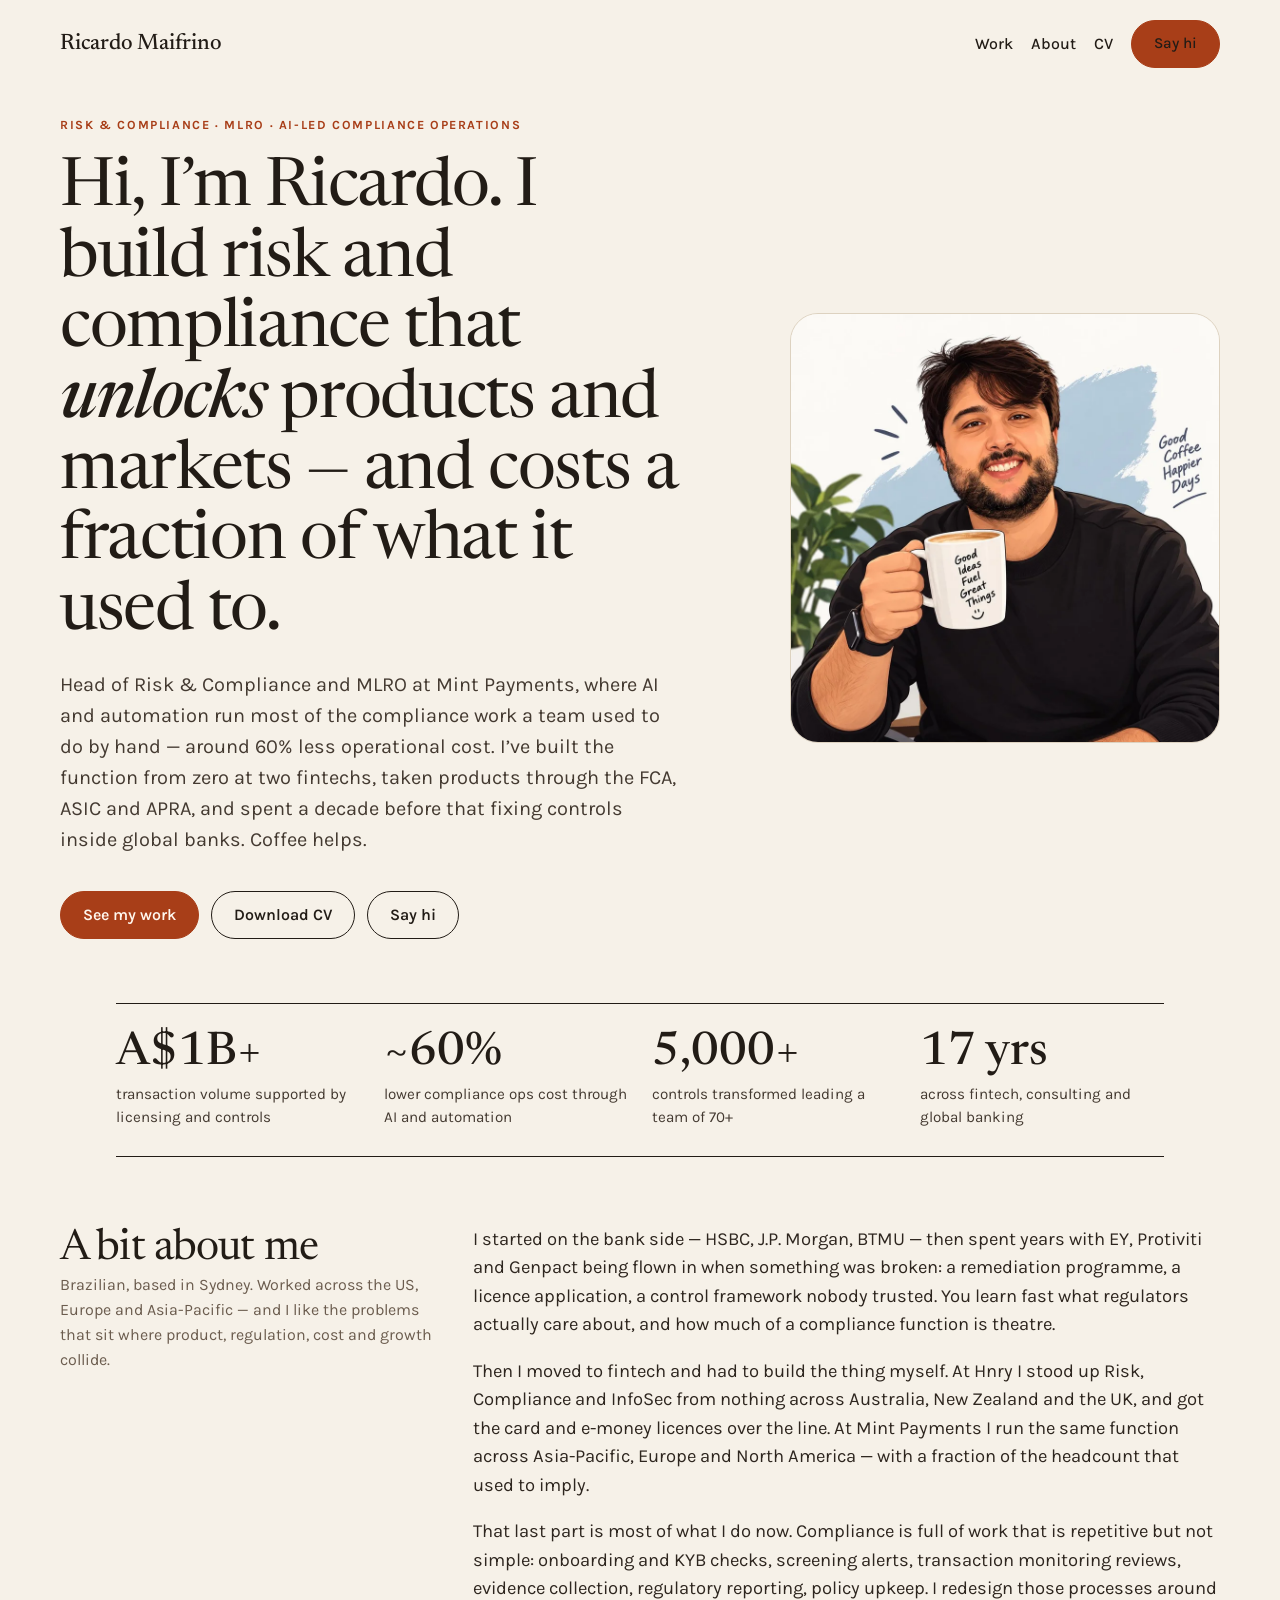
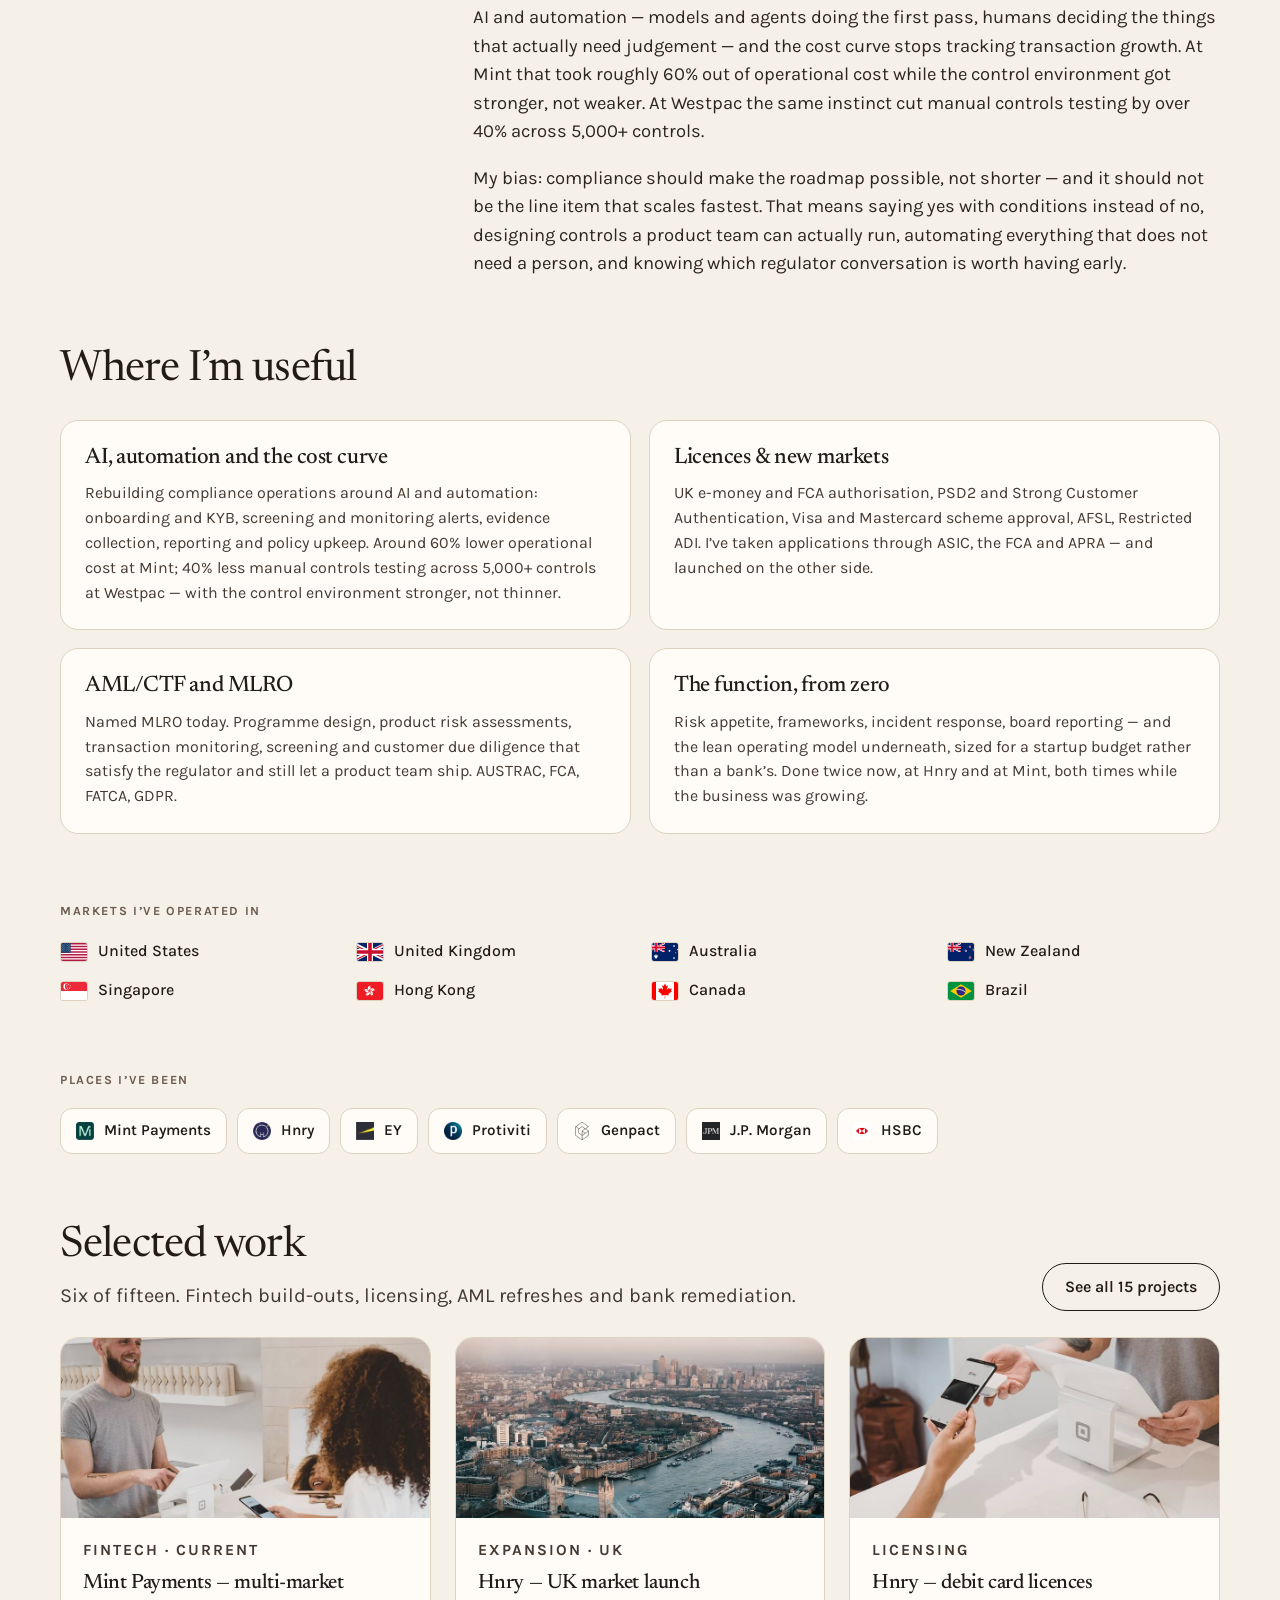
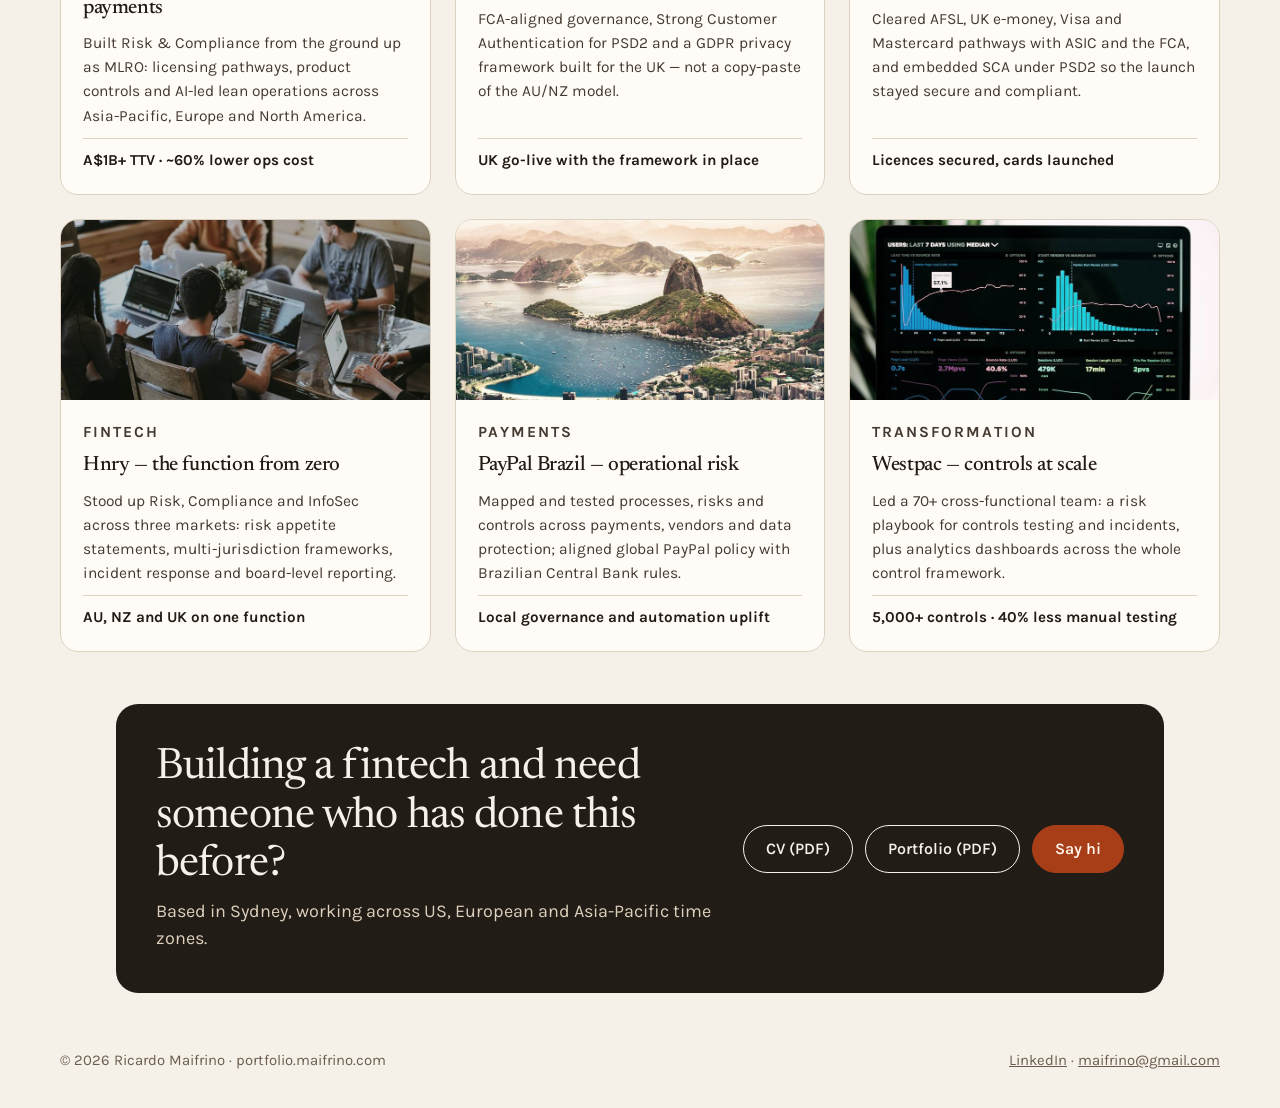
==== index.html @ 0991c1f0 "Portfolio site: two pages, assets and downloadable CV Static site for portfolio.maifrino.com — index" ====
<!doctype html>
<html lang="en">
<head>
<meta charset="utf-8">
<meta name="viewport" content="width=device-width, initial-scale=1">
<title>Ricardo Maifrino — Risk &amp; Compliance for fintech and payments</title>
<meta name="description" content="Risk and compliance leader for fintechs and payments businesses: licences, AML/CTF and MLRO, and compliance operations run on AI and automation at a fraction of the usual cost.">
<meta name="author" content="Ricardo Maifrino">
<link rel="canonical" href="https://portfolio.maifrino.com/">
<meta property="og:type" content="website">
<meta property="og:title" content="Ricardo Maifrino — Risk &amp; Compliance for fintech and payments">
<meta property="og:description" content="Licences, AML/CTF and MLRO, and compliance operations run on AI and automation. 15 projects across AU, NZ, UK, US and Brazil.">
<meta property="og:url" content="https://portfolio.maifrino.com/">
<meta property="og:image" content="https://portfolio.maifrino.com/assets/hero-photo.jpg">
<meta name="twitter:card" content="summary_large_image">
<link rel="preconnect" href="https://fonts.googleapis.com">
<link rel="preconnect" href="https://fonts.gstatic.com" crossorigin>
<link href="https://fonts.googleapis.com/css2?family=Newsreader:ital,opsz,wght@0,6..72,400;0,6..72,500;1,6..72,400;1,6..72,500&family=Karla:wght@400;500;600;700&display=swap" rel="stylesheet">
<link rel="stylesheet" href="styles.css">
</head>
<body>

<header class="wrap site-head">
  <a class="brand" href="index.html">Ricardo Maifrino</a>
  <nav class="nav" aria-label="Main">
    <a href="work.html">Work</a>
    <a href="#about">About</a>
    <a href="files/Ricardo-Maifrino-CV.pdf">CV</a>
    <a class="btn btn-primary" href="mailto:maifrino@gmail.com">Say hi</a>
  </nav>
</header>

<main>

  <section class="wrap hero">
    <div class="hero-text">
      <p class="eyebrow">Risk &amp; Compliance · MLRO · AI-led compliance operations</p>
      <h1>Hi, I’m Ricardo. I build risk and compliance that <em>unlocks</em> products and markets — and costs a fraction of what it used to.</h1>
      <p class="lede">Head of Risk &amp; Compliance and MLRO at Mint Payments, where AI and automation run most of the compliance work a team used to do by hand — around 60% less operational cost. I’ve built the function from zero at two fintechs, taken products through the FCA, ASIC and APRA, and spent a decade before that fixing controls inside global banks. Coffee helps.</p>
      <div class="actions">
        <a class="btn btn-primary" href="work.html">See my work</a>
        <a class="btn" href="files/Ricardo-Maifrino-CV.pdf">Download CV</a>
        <a class="btn" href="mailto:maifrino@gmail.com">Say hi</a>
      </div>
    </div>
    <img class="hero-photo" src="assets/hero-photo.webp" alt="Illustration of Ricardo holding a coffee mug" width="430" height="430">
  </section>

  <section class="wrap">
    <div class="stats">
      <div>
        <div class="stat-n">A$1B+</div>
        <div class="stat-l">transaction volume supported by licensing and controls</div>
      </div>
      <div>
        <div class="stat-n">~60%</div>
        <div class="stat-l">lower compliance ops cost through AI and automation</div>
      </div>
      <div>
        <div class="stat-n">5,000+</div>
        <div class="stat-l">controls transformed leading a team of 70+</div>
      </div>
      <div>
        <div class="stat-n">17 yrs</div>
        <div class="stat-l">across fintech, consulting and global banking</div>
      </div>
    </div>
  </section>

  <section class="wrap section about" id="about">
    <div>
      <h2>A bit about me</h2>
      <p class="about-note">Brazilian, based in Sydney. Worked across the US, Europe and Asia-Pacific — and I like the problems that sit where product, regulation, cost and growth collide.</p>
    </div>
    <div class="about-body">
      <p>I started on the bank side — HSBC, J.P. Morgan, BTMU — then spent years with EY, Protiviti and Genpact being flown in when something was broken: a remediation programme, a licence application, a control framework nobody trusted. You learn fast what regulators actually care about, and how much of a compliance function is theatre.</p>
      <p>Then I moved to fintech and had to build the thing myself. At Hnry I stood up Risk, Compliance and InfoSec from nothing across Australia, New Zealand and the UK, and got the card and e-money licences over the line. At Mint Payments I run the same function across Asia-Pacific, Europe and North America — with a fraction of the headcount that used to imply.</p>
      <p>That last part is most of what I do now. Compliance is full of work that is repetitive but not simple: onboarding and KYB checks, screening alerts, transaction monitoring reviews, evidence collection, regulatory reporting, policy upkeep. I redesign those processes around AI and automation — models and agents doing the first pass, humans deciding the things that actually need judgement — and the cost curve stops tracking transaction growth. At Mint that took roughly 60% out of operational cost while the control environment got stronger, not weaker. At Westpac the same instinct cut manual controls testing by over 40% across 5,000+ controls.</p>
      <p>My bias: compliance should make the roadmap possible, not shorter — and it should not be the line item that scales fastest. That means saying yes with conditions instead of no, designing controls a product team can actually run, automating everything that does not need a person, and knowing which regulator conversation is worth having early.</p>
    </div>
  </section>

  <section class="wrap section">
    <div class="section-head"><h2>Where I’m useful</h2></div>
    <div class="pillars">
      <article class="pillar">
        <h3>AI, automation and the cost curve</h3>
        <p>Rebuilding compliance operations around AI and automation: onboarding and KYB, screening and monitoring alerts, evidence collection, reporting and policy upkeep. Around 60% lower operational cost at Mint; 40% less manual controls testing across 5,000+ controls at Westpac — with the control environment stronger, not thinner.</p>
      </article>
      <article class="pillar">
        <h3>Licences &amp; new markets</h3>
        <p>UK e-money and FCA authorisation, PSD2 and Strong Customer Authentication, Visa and Mastercard scheme approval, AFSL, Restricted ADI. I’ve taken applications through ASIC, the FCA and APRA — and launched on the other side.</p>
      </article>
      <article class="pillar">
        <h3>AML/CTF and MLRO</h3>
        <p>Named MLRO today. Programme design, product risk assessments, transaction monitoring, screening and customer due diligence that satisfy the regulator and still let a product team ship. AUSTRAC, FCA, FATCA, GDPR.</p>
      </article>
      <article class="pillar">
        <h3>The function, from zero</h3>
        <p>Risk appetite, frameworks, incident response, board reporting — and the lean operating model underneath, sized for a startup budget rather than a bank’s. Done twice now, at Hnry and at Mint, both times while the business was growing.</p>
      </article>
    </div>
  </section>

  <section class="wrap section">
    <p class="eyebrow eyebrow-muted">Markets I’ve operated in</p>
    <ul class="flags" style="margin-top:18px">
      <li><img src="assets/flags/us.svg" alt="" width="28" height="20"><span>United States</span></li>
      <li><img src="assets/flags/gb.svg" alt="" width="28" height="20"><span>United Kingdom</span></li>
      <li><img src="assets/flags/au.svg" alt="" width="28" height="20"><span>Australia</span></li>
      <li><img src="assets/flags/nz.svg" alt="" width="28" height="20"><span>New Zealand</span></li>
      <li><img src="assets/flags/sg.svg" alt="" width="28" height="20"><span>Singapore</span></li>
      <li><img src="assets/flags/hk.svg" alt="" width="28" height="20"><span>Hong Kong</span></li>
      <li><img src="assets/flags/ca.svg" alt="" width="28" height="20"><span>Canada</span></li>
      <li><img src="assets/flags/br.svg" alt="" width="28" height="20"><span>Brazil</span></li>
    </ul>
  </section>

  <section class="wrap section">
    <p class="eyebrow eyebrow-muted">Places I’ve been</p>
    <ul class="logos" style="margin-top:18px">
      <li><img src="assets/logos/mint.png" alt=""><span>Mint Payments</span></li>
      <li><img src="assets/logos/hnry.png" alt=""><span>Hnry</span></li>
      <li><img src="assets/logos/ey.png" alt=""><span>EY</span></li>
      <li><img src="assets/logos/protiviti.png" alt=""><span>Protiviti</span></li>
      <li><img src="assets/logos/genpact.png" alt=""><span>Genpact</span></li>
      <li><img src="assets/logos/jpmorgan.png" alt=""><span>J.P. Morgan</span></li>
      <li><img src="assets/logos/hsbc.png" alt=""><span>HSBC</span></li>
    </ul>
  </section>

  <section class="wrap section">
    <div class="section-head row">
      <div>
        <h2>Selected work</h2>
        <p class="lede" style="margin-top:10px">Six of fifteen. Fintech build-outs, licensing, AML refreshes and bank remediation.</p>
      </div>
      <a class="btn" href="work.html">See all 15 projects</a>
    </div>
    <div class="cards three">

      <a class="card" href="work.html#mint-payments-multi-market-payments">
        <img src="assets/work/mint.jpg" alt="" loading="lazy">
        <div class="card-body">
          <p class="eyebrow">Fintech · current</p>
          <h3>Mint Payments — multi-market payments</h3>
          <p>Built Risk &amp; Compliance from the ground up as MLRO: licensing pathways, product controls and AI-led lean operations across Asia-Pacific, Europe and North America.</p>
          <div class="card-result">A$1B+ TTV · ~60% lower ops cost</div>
        </div>
      </a>

      <a class="card" href="work.html#hnry-uk-market-launch">
        <img src="assets/work/hnry-uk.jpg" alt="" loading="lazy">
        <div class="card-body">
          <p class="eyebrow">Expansion · UK</p>
          <h3>Hnry — UK market launch</h3>
          <p>FCA-aligned governance, Strong Customer Authentication for PSD2 and a GDPR privacy framework built for the UK — not a copy-paste of the AU/NZ model.</p>
          <div class="card-result">UK go-live with the framework in place</div>
        </div>
      </a>

      <a class="card" href="work.html#hnry-debit-card-licences">
        <img src="assets/work/hnry-cards.jpg" alt="" loading="lazy">
        <div class="card-body">
          <p class="eyebrow">Licensing</p>
          <h3>Hnry — debit card licences</h3>
          <p>Cleared AFSL, UK e-money, Visa and Mastercard pathways with ASIC and the FCA, and embedded SCA under PSD2 so the launch stayed secure and compliant.</p>
          <div class="card-result">Licences secured, cards launched</div>
        </div>
      </a>

      <a class="card" href="work.html#hnry-risk-compliance-from-zero">
        <img src="assets/work/hnry-dept.jpg" alt="" loading="lazy">
        <div class="card-body">
          <p class="eyebrow">Fintech</p>
          <h3>Hnry — the function from zero</h3>
          <p>Stood up Risk, Compliance and InfoSec across three markets: risk appetite statements, multi-jurisdiction frameworks, incident response and board-level reporting.</p>
          <div class="card-result">AU, NZ and UK on one function</div>
        </div>
      </a>

      <a class="card" href="work.html#paypal-brazil-operational-risk">
        <img src="assets/work/paypal-br.jpg" alt="" loading="lazy">
        <div class="card-body">
          <p class="eyebrow">Payments</p>
          <h3>PayPal Brazil — operational risk</h3>
          <p>Mapped and tested processes, risks and controls across payments, vendors and data protection; aligned global PayPal policy with Brazilian Central Bank rules.</p>
          <div class="card-result">Local governance and automation uplift</div>
        </div>
      </a>

      <a class="card" href="work.html#westpac-controls-at-scale">
        <img src="assets/work/westpac-genpact.jpg" alt="" loading="lazy">
        <div class="card-body">
          <p class="eyebrow">Transformation</p>
          <h3>Westpac — controls at scale</h3>
          <p>Led a 70+ cross-functional team: a risk playbook for controls testing and incidents, plus analytics dashboards across the whole control framework.</p>
          <div class="card-result">5,000+ controls · 40% less manual testing</div>
        </div>
      </a>

    </div>
  </section>

  <section class="wrap">
    <div class="cta" id="cv">
      <div>
        <h2>Building a fintech and need someone who has done this before?</h2>
        <p>Based in Sydney, working across US, European and Asia-Pacific time zones.</p>
      </div>
      <div class="actions">
        <a class="btn btn-light" href="files/Ricardo-Maifrino-CV.pdf" download>CV (PDF)</a>
        <a class="btn btn-light" href="files/Ricardo-Maifrino-Portfolio.pdf" download>Portfolio (PDF)</a>
        <a class="btn btn-primary" href="mailto:maifrino@gmail.com">Say hi</a>
      </div>
    </div>
  </section>

</main>

<footer class="wrap site-foot">
  <span>© <span id="year">2026</span> Ricardo Maifrino · portfolio.maifrino.com</span>
  <span><a href="https://www.linkedin.com/in/ricardo-maifrino/">LinkedIn</a> · <a href="mailto:maifrino@gmail.com">maifrino@gmail.com</a></span>
</footer>

<script>document.getElementById('year').textContent = new Date().getFullYear();</script>
</body>
</html>
---- styles.css ----
/* portfolio.maifrino.com — Ricardo Maifrino
   One stylesheet for index.html and work.html. Mobile first. */

:root {
  --bg: #f6f1e8;
  --surface: #fffcf7;
  --ink: #221c16;
  --body: #443a31;
  --muted: #6b5c4e;
  --line: #ddd2c0;
  --line-soft: #ebe2d3;
  --accent: #a83e18;
  --accent-dark: #7d2d10;
  --serif: 'Newsreader', Georgia, 'Times New Roman', serif;
  --sans: 'Karla', 'Helvetica Neue', Arial, sans-serif;
  --gutter: 20px;
  --maxw: 1160px;
}

* { box-sizing: border-box; }

html { scroll-behavior: smooth; }

body {
  margin: 0;
  background: var(--bg);
  color: var(--ink);
  font-family: var(--sans);
  font-size: 17px;
  line-height: 1.55;
  -webkit-font-smoothing: antialiased;
  text-rendering: optimizeLegibility;
}

img { max-width: 100%; height: auto; display: block; }

/* grid/flex children must be allowed to shrink below their intrinsic width */
.hero > *, .cards > *, .pillars > *, .stats > *, .about > *, .section-head > * { min-width: 0; }

a { color: var(--accent); }
a:hover { color: var(--accent-dark); }

.wrap { width: 100%; max-width: var(--maxw); margin: 0 auto; padding: 0 var(--gutter); }

/* ---------- type ---------- */

h1, h2, h3 { font-family: var(--serif); font-weight: 400; letter-spacing: -0.02em; margin: 0; }
h1 { font-size: clamp(2.1rem, 7vw, 4.2rem); line-height: 1.05; text-wrap: pretty; }
h2 { font-size: clamp(1.7rem, 4.6vw, 2.7rem); line-height: 1.12; }
h3 { font-size: 1.4rem; font-weight: 500; line-height: 1.18; }
p { margin: 0 0 1rem; }
p:last-child { margin-bottom: 0; }
em { font-style: italic; font-weight: 500; }

.eyebrow {
  font-family: var(--sans);
  font-size: 0.78rem; font-weight: 700; letter-spacing: 0.13em;
  text-transform: uppercase; color: var(--accent);
  margin: 0;
}
.eyebrow-muted { color: var(--muted); }
.lede { font-size: clamp(1.05rem, 2.4vw, 1.25rem); color: var(--body); max-width: 40em; }

/* ---------- header ---------- */

.site-head {
  display: flex; align-items: center; justify-content: space-between;
  gap: 16px; flex-wrap: wrap;
  padding: 20px 0;
}
.brand {
  font-family: var(--serif); font-size: 1.4rem; font-weight: 500;
  color: var(--ink); text-decoration: none; letter-spacing: -0.01em;
}
.nav { display: flex; align-items: center; gap: 18px; flex-wrap: wrap; }
.nav a { color: var(--ink); text-decoration: none; font-weight: 500; font-size: 1rem; }
.nav a:hover { color: var(--accent); }
.nav .btn { font-size: 0.95rem; }

/* ---------- buttons ---------- */

.btn {
  display: inline-flex; align-items: center; justify-content: center;
  min-height: 48px; padding: 0 22px;
  border: 1.5px solid var(--ink); border-radius: 999px;
  background: transparent; color: var(--ink);
  font-family: var(--sans); font-weight: 600; font-size: 1rem;
  text-decoration: none; cursor: pointer;
  transition: background-color .15s ease, color .15s ease;
}
.btn:hover { background: var(--line-soft); color: var(--ink); }
.btn-primary { background: var(--accent); border-color: var(--accent); color: #fff7ee; }
.btn-primary:hover { background: var(--accent-dark); color: #fff7ee; }
.btn-light { border-color: var(--bg); color: var(--bg); }
.btn-light:hover { background: rgba(246,241,232,.14); color: var(--bg); }
.actions { display: flex; flex-wrap: wrap; gap: 12px; }

:focus-visible { outline: 3px solid var(--accent); outline-offset: 2px; }

/* ---------- hero ---------- */

.hero { display: grid; gap: 28px; padding: 16px 0 44px; }
.hero-text { display: flex; flex-direction: column; gap: 20px; }
.hero-photo {
  width: 100%; max-width: min(430px, 100%); aspect-ratio: 1; object-fit: cover;
  border-radius: 28px; border: 1px solid var(--line); background: #fff;
  justify-self: center;
}

/* ---------- stats ---------- */

.stats {
  display: grid; gap: 22px;
  grid-template-columns: repeat(2, minmax(0, 1fr));
  padding: 26px 0;
  border-top: 1.5px solid var(--ink); border-bottom: 1.5px solid var(--ink);
}
.stat-n { font-family: var(--serif); font-size: clamp(2rem, 6vw, 2.9rem); font-weight: 500; line-height: 1; }
.stat-l { font-size: 0.95rem; color: var(--body); margin-top: 6px; }

/* ---------- sections ---------- */

.section { padding: 52px 0 0; }
.section-head { display: flex; flex-direction: column; gap: 10px; margin-bottom: 26px; }

.about { display: grid; gap: 22px; }
.about-body { display: flex; flex-direction: column; gap: 18px; }
.about-body p { font-size: clamp(1rem, 2.2vw, 1.15rem); color: #2e261f; margin: 0; }
.about-note { font-size: 1rem; color: var(--muted); }

.pillars { display: grid; gap: 18px; }
.pillar {
  background: var(--surface); border: 1px solid var(--line);
  border-radius: 18px; padding: 24px;
  display: flex; flex-direction: column; gap: 10px;
}
.pillar p { font-size: 1rem; color: var(--body); }

/* ---------- markets + logos ---------- */

.flags { list-style: none; margin: 0; padding: 0; display: grid; gap: 14px 22px; grid-template-columns: repeat(2, minmax(0, 1fr)); }
.flags li { display: flex; align-items: center; gap: 10px; font-size: 1rem; font-weight: 500; }
.flags img { width: 28px; height: 20px; object-fit: cover; border-radius: 3px; border: 1px solid var(--line); }

.logos { list-style: none; margin: 0; padding: 0; display: flex; flex-wrap: wrap; gap: 10px; }
.logos li {
  display: inline-flex; align-items: center; gap: 10px;
  padding: 10px 15px; border-radius: 12px;
  background: var(--surface); border: 1px solid var(--line);
  font-weight: 600; font-size: 0.95rem;
}
.logos img { height: 18px; width: auto; }

/* ---------- work cards ---------- */

.cards { display: grid; gap: 20px; }
.card {
  background: var(--surface); border: 1px solid var(--line);
  border-radius: 18px; overflow: hidden;
  display: flex; flex-direction: column;
  color: inherit; text-decoration: none;
}
a.card:hover { border-color: var(--accent); }
.card img { width: 100%; height: 180px; object-fit: cover; filter: saturate(.88); }
.card-body { padding: 20px 22px 22px; display: flex; flex-direction: column; gap: 10px; flex: 1; }
.card-body p { font-size: 0.97rem; color: var(--body); margin: 0; }
.card h3 { font-size: 1.3rem; }
.card-result {
  margin-top: auto; padding-top: 10px; border-top: 1px solid var(--line);
  font-size: 0.95rem; font-weight: 700; color: var(--ink);
}
.card-label {
  font-size: 0.75rem; font-weight: 700; letter-spacing: 0.09em;
  text-transform: uppercase; color: var(--muted);
}

/* ---------- filters ---------- */

.filters { display: flex; flex-wrap: wrap; gap: 9px; margin-bottom: 18px; }
.chip {
  min-height: 44px; padding: 0 17px;
  border: 1.5px solid var(--ink); border-radius: 999px;
  background: transparent; color: var(--ink);
  font-family: var(--sans); font-size: 0.95rem; font-weight: 600;
  cursor: pointer;
}
.chip:hover { background: var(--line-soft); }
.chip[aria-pressed="true"] { background: var(--ink); color: var(--bg); }
.count { font-size: 0.95rem; color: var(--body); margin: 0 0 18px; }

/* ---------- cta + footer ---------- */

.cta {
  margin-top: 52px; padding: 32px 24px;
  background: var(--ink); color: var(--bg); border-radius: 22px;
  display: flex; flex-direction: column; gap: 22px;
}
.cta h2 { color: var(--bg); }
.cta p { color: #ddd0bd; margin: 8px 0 0; }

.site-foot {
  display: flex; flex-direction: column; gap: 8px;
  padding: 26px 0 36px; margin-top: 30px;
  font-size: 0.93rem; color: var(--muted);
}
.site-foot a { color: var(--muted); text-decoration: underline; }
.site-foot a:hover { color: var(--accent); }

/* ---------- wider screens ---------- */

@media (min-width: 700px) {
  :root { --gutter: 40px; }
  .stats { grid-template-columns: repeat(4, minmax(0, 1fr)); gap: 24px; }
  .flags { grid-template-columns: repeat(4, minmax(0, 1fr)); }
  .cards { grid-template-columns: repeat(2, minmax(0, 1fr)); gap: 24px; }
  .pillars { grid-template-columns: repeat(2, minmax(0, 1fr)); }
  .cta { flex-direction: row; align-items: center; justify-content: space-between; padding: 40px; }
  .cta .actions { flex-shrink: 0; }
  .site-foot { flex-direction: row; justify-content: space-between; align-items: center; }
  .section-head.row { flex-direction: row; align-items: flex-end; justify-content: space-between; gap: 24px; }
}

@media (min-width: 980px) {
  :root { --gutter: 56px; }
  body { font-size: 18px; }
  .hero { grid-template-columns: 1.25fr 1fr; align-items: center; gap: 48px; padding: 28px 0 64px; }
  .hero-photo { justify-self: end; }
  .about { grid-template-columns: 1fr 2fr; gap: 40px; }
  .cards.three { grid-template-columns: repeat(3, minmax(0, 1fr)); }
  .section { padding: 68px 0 0; }
}

/* ---------- printing ---------- */

@media print {
  :root { --bg: #fff; --surface: #fff; }
  body { background: #fff; font-size: 10.5pt; }
  .site-head, .filters, .count, .cta, .actions, .hero-photo { display: none !important; }
  .card, .pillar { break-inside: avoid; border-color: #ccc; }
  .card img { height: 120px; }
  a { color: inherit; text-decoration: none; }
  .section { padding-top: 18pt; }
}
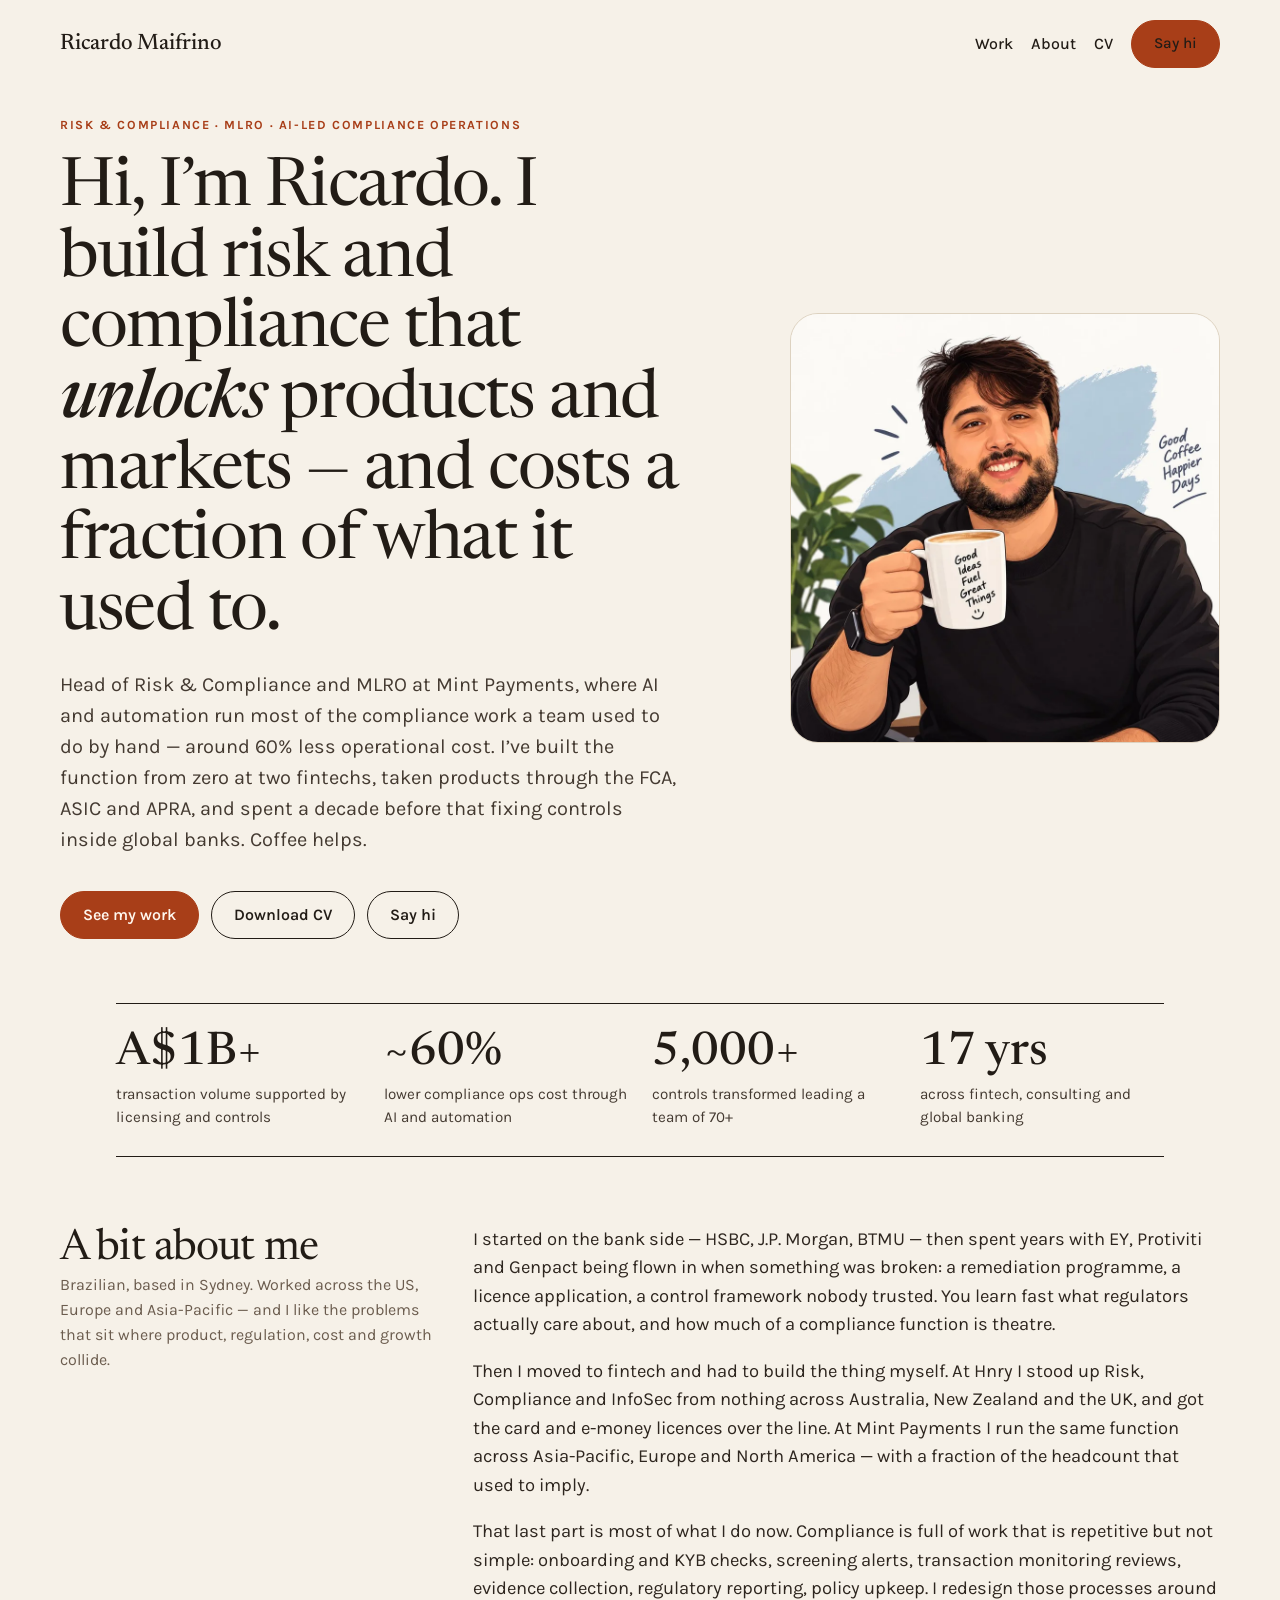
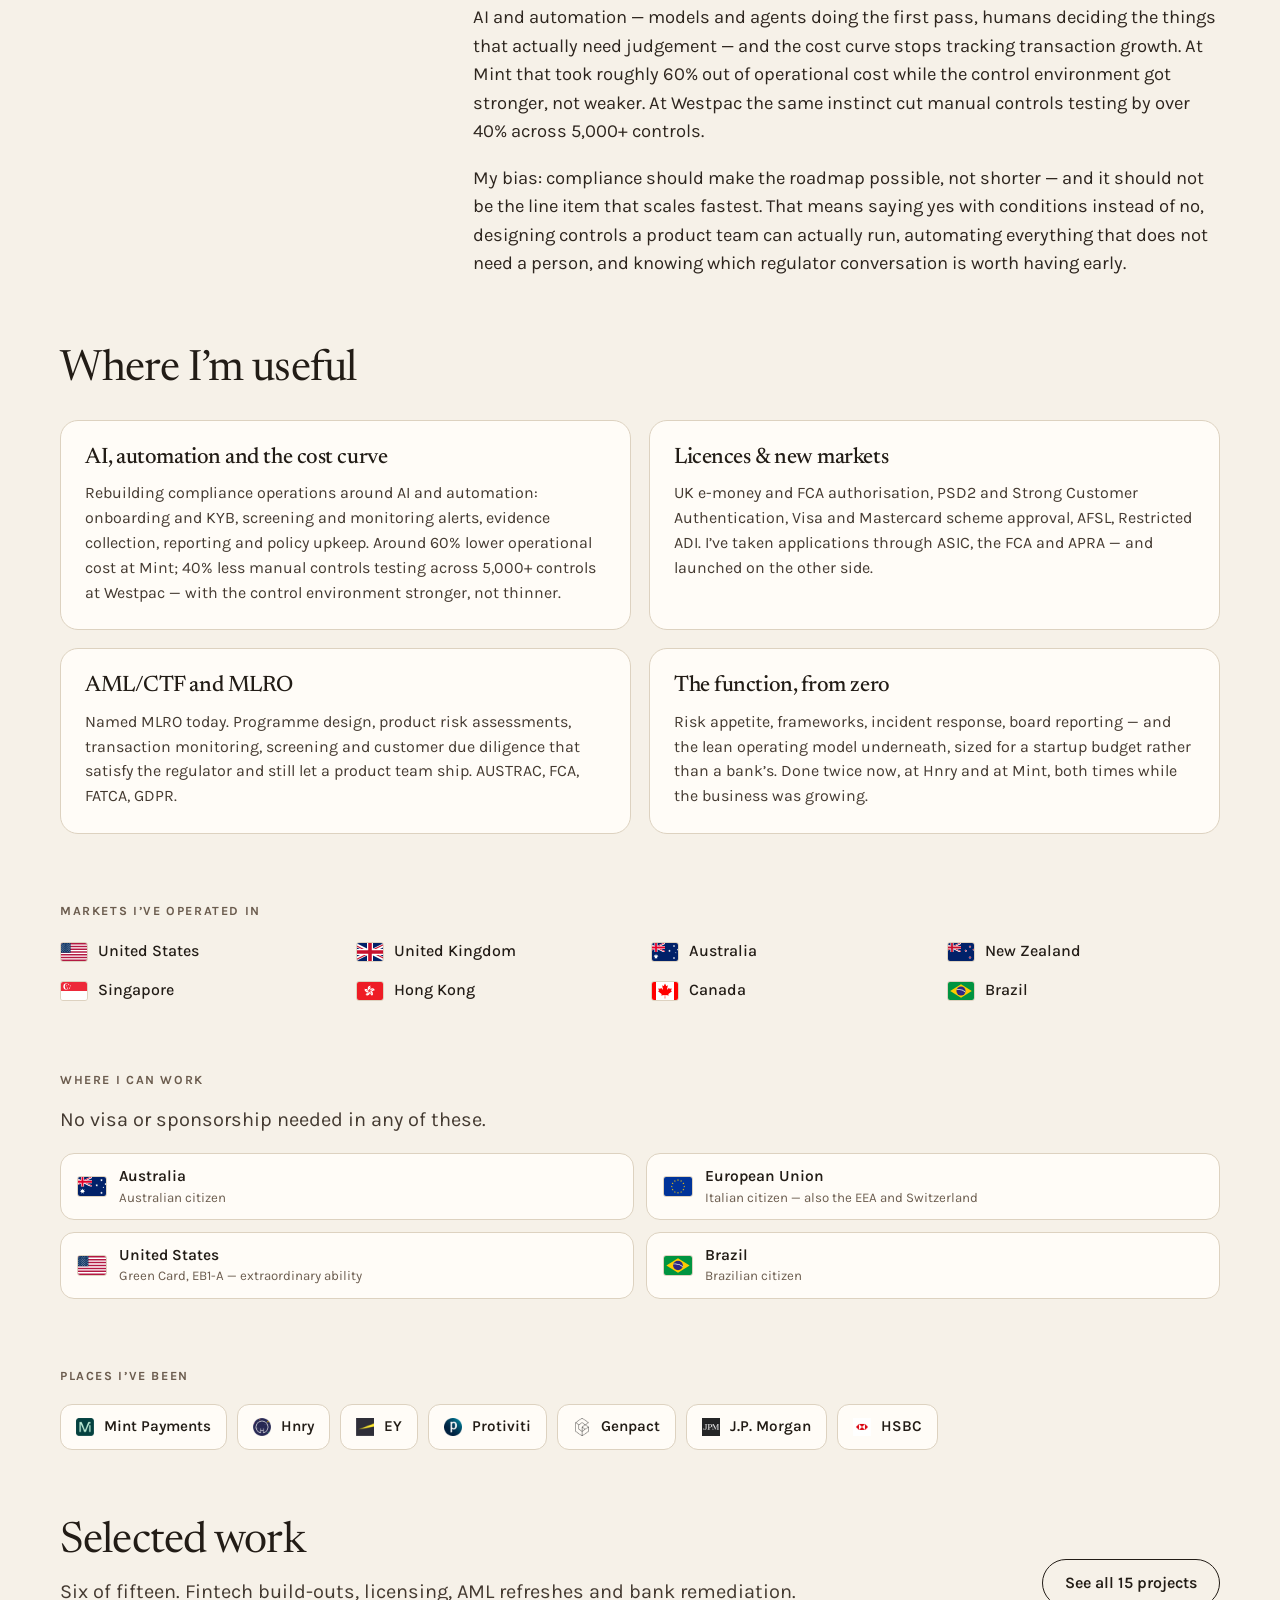
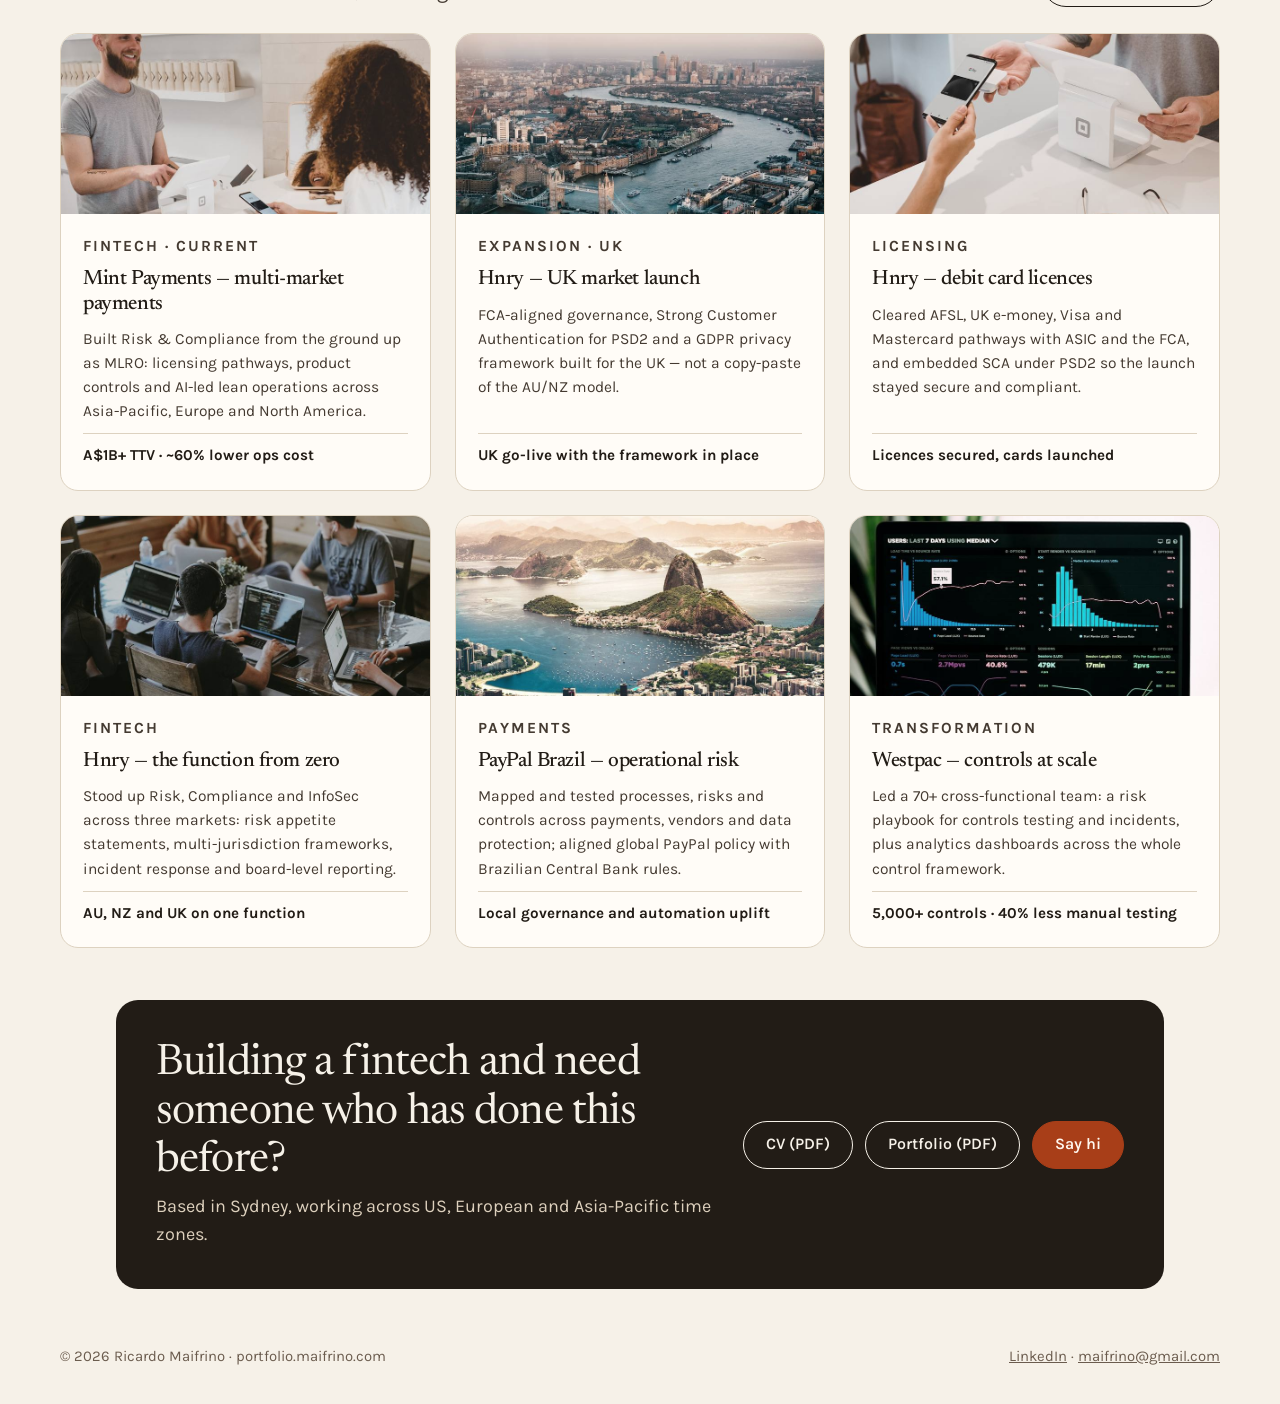
==== commit ad26f246: "Say where I can work without a visa A recruiter asks this before anything else and the site did not " ====
--- a/index.html
+++ b/index.html
@@ -4,14 +4,18 @@
 <meta charset="utf-8">
 <meta name="viewport" content="width=device-width, initial-scale=1">
 <title>Ricardo Maifrino — Risk &amp; Compliance for fintech and payments</title>
-<meta name="description" content="Risk and compliance leader for fintechs and payments businesses: licences, AML/CTF and MLRO, and compliance operations run on AI and automation at a fraction of the usual cost.">
+<meta name="description" content="Risk &amp; Compliance that unlocks products and markets — AI-led MLRO work for fintech and payments.">
 <meta name="author" content="Ricardo Maifrino">
 <link rel="canonical" href="https://portfolio.maifrino.com/">
 <meta property="og:type" content="website">
 <meta property="og:title" content="Ricardo Maifrino — Risk &amp; Compliance for fintech and payments">
-<meta property="og:description" content="Licences, AML/CTF and MLRO, and compliance operations run on AI and automation. 15 projects across AU, NZ, UK, US and Brazil.">
+<meta property="og:description" content="Risk &amp; Compliance that unlocks products and markets.">
 <meta property="og:url" content="https://portfolio.maifrino.com/">
-<meta property="og:image" content="https://portfolio.maifrino.com/assets/hero-photo.jpg">
+<meta property="og:image" content="https://portfolio.maifrino.com/assets/og-card.jpg">
+<meta property="og:image:type" content="image/jpeg">
+<meta property="og:image:width" content="1200">
+<meta property="og:image:height" content="630">
+<meta name="twitter:image" content="https://portfolio.maifrino.com/assets/og-card.jpg">
 <meta name="twitter:card" content="summary_large_image">
 <link rel="preconnect" href="https://fonts.googleapis.com">
 <link rel="preconnect" href="https://fonts.gstatic.com" crossorigin>
@@ -117,6 +121,29 @@
   </section>
 
   <section class="wrap section">
+    <p class="eyebrow eyebrow-muted">Where I can work</p>
+    <p class="lede" style="margin-top:14px">No visa or sponsorship needed in any of these.</p>
+    <ul class="rights" style="margin-top:18px">
+      <li>
+        <img src="assets/flags/au.svg" alt="" width="30" height="21">
+        <span><span class="place">Australia</span><span class="basis">Australian citizen</span></span>
+      </li>
+      <li>
+        <img src="assets/flags/eu.svg" alt="" width="30" height="21">
+        <span><span class="place">European Union</span><span class="basis">Italian citizen — also the EEA and Switzerland</span></span>
+      </li>
+      <li>
+        <img src="assets/flags/us.svg" alt="" width="30" height="21">
+        <span><span class="place">United States</span><span class="basis">Green Card, EB1-A — extraordinary ability</span></span>
+      </li>
+      <li>
+        <img src="assets/flags/br.svg" alt="" width="30" height="21">
+        <span><span class="place">Brazil</span><span class="basis">Brazilian citizen</span></span>
+      </li>
+    </ul>
+  </section>
+
+  <section class="wrap section">
     <p class="eyebrow eyebrow-muted">Places I’ve been</p>
     <ul class="logos" style="margin-top:18px">
       <li><img src="assets/logos/mint.png" alt=""><span>Mint Payments</span></li>
--- a/styles.css
+++ b/styles.css
@@ -142,6 +142,18 @@
 .flags li { display: flex; align-items: center; gap: 10px; font-size: 1rem; font-weight: 500; }
 .flags img { width: 28px; height: 20px; object-fit: cover; border-radius: 3px; border: 1px solid var(--line); }
 
+/* Right to work. Deliberately card-shaped rather than a flag list: this is a
+   legal status, not the experience list above it. */
+.rights { list-style: none; margin: 0; padding: 0; display: grid; gap: 12px; grid-template-columns: 1fr; }
+.rights li {
+  display: flex; align-items: center; gap: 12px;
+  padding: 13px 16px; border-radius: 14px;
+  background: var(--surface); border: 1px solid var(--line);
+}
+.rights img { width: 30px; height: 21px; flex: none; object-fit: cover; border-radius: 3px; border: 1px solid var(--line); }
+.rights .place { display: block; font-weight: 600; font-size: 0.97rem; line-height: 1.25; }
+.rights .basis { display: block; font-size: 0.83rem; color: var(--muted); line-height: 1.3; margin-top: 2px; }
+
 .logos { list-style: none; margin: 0; padding: 0; display: flex; flex-wrap: wrap; gap: 10px; }
 .logos li {
   display: inline-flex; align-items: center; gap: 10px;
@@ -154,6 +166,11 @@
 /* ---------- work cards ---------- */
 
 .cards { display: grid; gap: 20px; }
+
+/* A filtered-out card carries the hidden attribute. The UA rule for [hidden]
+   is display:none, but .card sets display:flex and a class beats it, so the
+   card stayed on screen while only the counter moved. */
+[hidden] { display: none !important; }
 .card {
   background: var(--surface); border: 1px solid var(--line);
   border-radius: 18px; overflow: hidden;
@@ -212,6 +229,7 @@
   :root { --gutter: 40px; }
   .stats { grid-template-columns: repeat(4, minmax(0, 1fr)); gap: 24px; }
   .flags { grid-template-columns: repeat(4, minmax(0, 1fr)); }
+  .rights { grid-template-columns: repeat(2, minmax(0, 1fr)); }
   .cards { grid-template-columns: repeat(2, minmax(0, 1fr)); gap: 24px; }
   .pillars { grid-template-columns: repeat(2, minmax(0, 1fr)); }
   .cta { flex-direction: row; align-items: center; justify-content: space-between; padding: 40px; }
